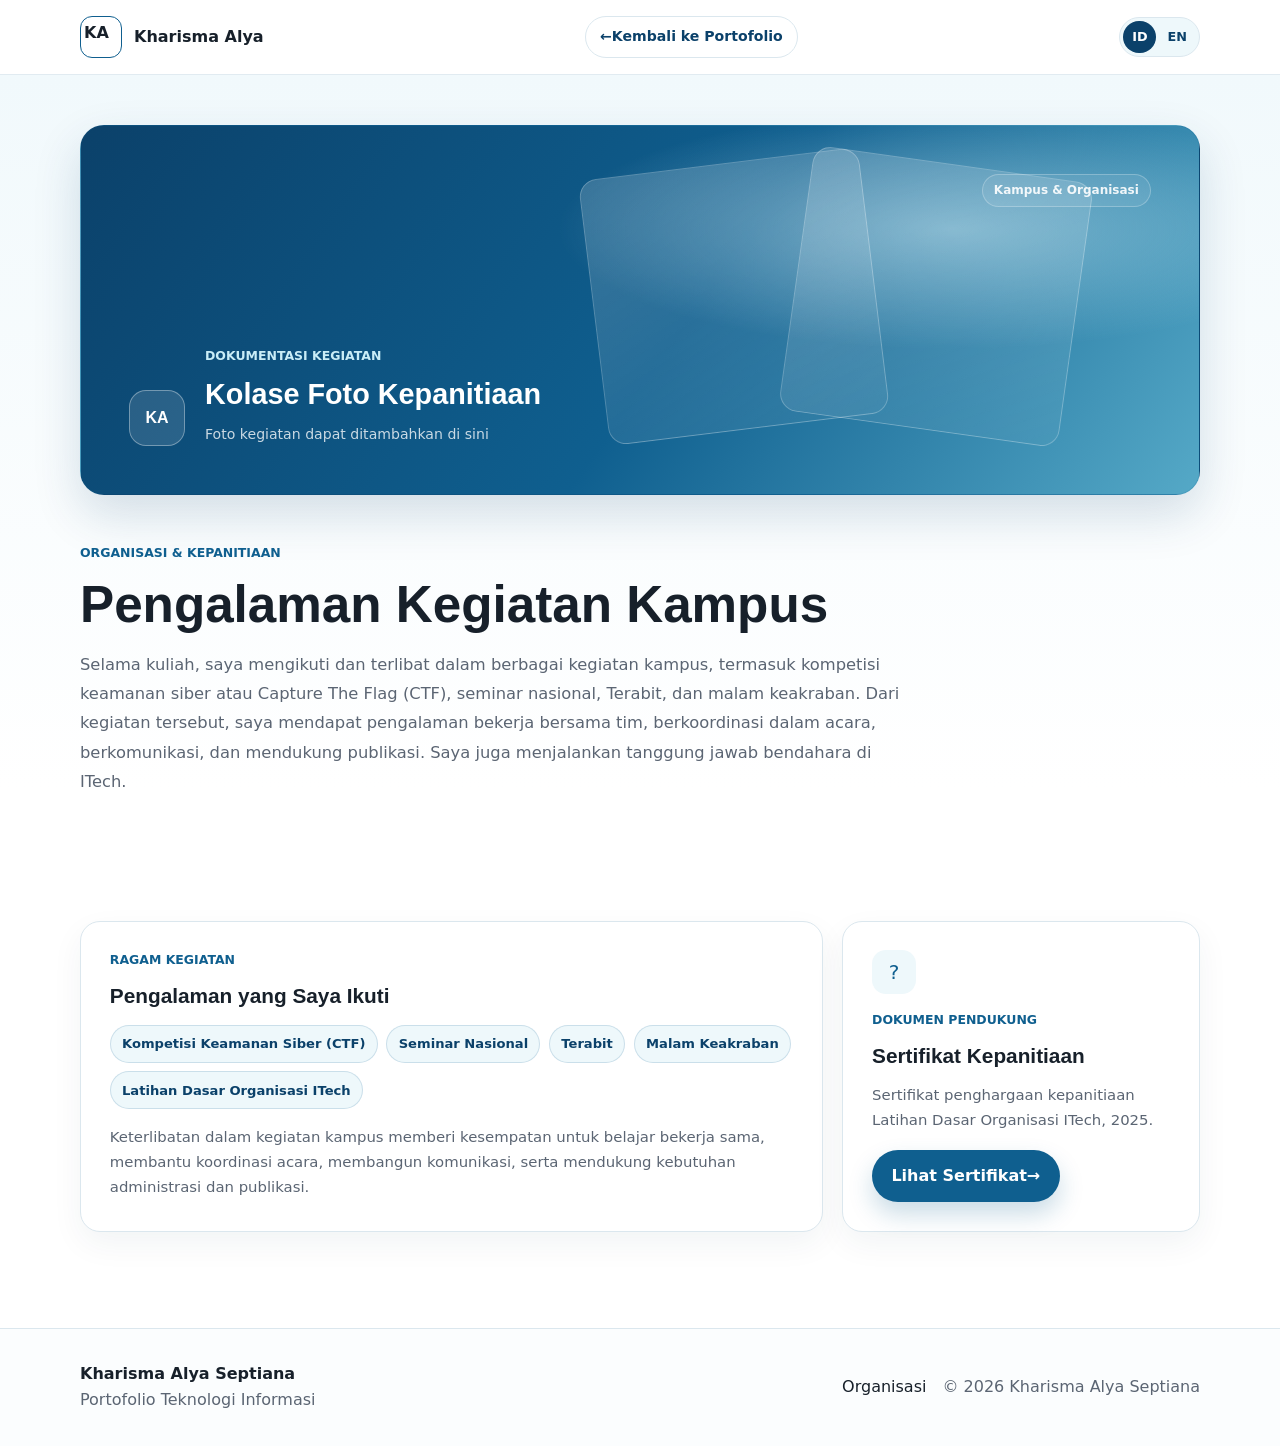
==== committee.html @ bba5f163 "Update portfolio training and CV notice" ====
<!doctype html>
<html lang="id">
  <head>
    <meta charset="utf-8" />
    <meta name="viewport" content="width=device-width, initial-scale=1" />
    <title>Kepanitiaan &amp; Organisasi | Kharisma Alya Septiana</title>
    <meta name="description" content="Pengalaman organisasi dan kepanitiaan kampus Kharisma Alya Septiana." />
    <meta property="og:title" content="Kepanitiaan &amp; Organisasi | Kharisma Alya Septiana" />
    <meta property="og:description" content="Pengalaman organisasi dan kepanitiaan kampus Kharisma Alya Septiana." />
    <meta property="og:type" content="website" />
    <link rel="preconnect" href="https://fonts.googleapis.com" />
    <link rel="preconnect" href="https://fonts.gstatic.com" crossorigin />
    <link rel="stylesheet" href="styles.css?v=committee-page-1" />
  </head>
  <body>
    <a class="skip-link" href="#main">Lewati ke konten</a>
    <header class="site-header">
      <nav class="nav wrap" aria-label="Primary navigation">
        <a class="brand" href="index.html#home" aria-label="Kharisma Alya Septiana home">
          <span class="brand-mark">KA</span>
          <span class="brand-name">Kharisma Alya</span>
        </a>
        <a class="btn btn-ghost other-back-link" href="index.html#organization"><span aria-hidden="true">&larr;</span> <span>Kembali ke Portofolio</span></a>
        <div class="language-switch" role="group" aria-label="Pilih bahasa" data-language-switch>
          <button type="button" data-language="id" aria-pressed="true" lang="id">ID</button>
          <button type="button" data-language="en" aria-pressed="false" lang="en">EN</button>
        </div>
      </nav>
    </header>
    <main id="main" class="committee-page">
      <section class="committee-page-hero section-band">
        <div class="wrap">
          <div class="committee-collage-placeholder reveal" role="img" aria-label="Area kolase foto kegiatan kepanitiaan">
            <div class="collage-placeholder-mark" aria-hidden="true">KA</div>
            <div><p class="eyebrow">Dokumentasi Kegiatan</p><p class="collage-placeholder-title">Kolase Foto Kepanitiaan</p><p class="collage-placeholder-note">Foto kegiatan dapat ditambahkan di sini</p></div>
            <span class="collage-placeholder-count">Kampus &amp; Organisasi</span>
          </div>
          <div class="committee-page-intro reveal">
            <p class="eyebrow">Organisasi &amp; Kepanitiaan</p>
            <h1>Pengalaman Kegiatan Kampus</h1>
            <p>Selama kuliah, saya mengikuti dan terlibat dalam berbagai kegiatan kampus, termasuk kompetisi keamanan siber atau Capture The Flag (CTF), seminar nasional, Terabit, dan malam keakraban. Dari kegiatan tersebut, saya mendapat pengalaman bekerja bersama tim, berkoordinasi dalam acara, berkomunikasi, dan mendukung publikasi. Saya juga menjalankan tanggung jawab bendahara di ITech.</p>
          </div>
        </div>
      </section>
      <section class="section committee-page-content">
        <div class="wrap committee-page-grid">
          <article class="committee-detail-card reveal">
            <p class="eyebrow">Ragam Kegiatan</p>
            <h2>Pengalaman yang Saya Ikuti</h2>
            <div class="committee-activity-tags"><span>Kompetisi Keamanan Siber (CTF)</span><span>Seminar Nasional</span><span>Terabit</span><span>Malam Keakraban</span><span>Latihan Dasar Organisasi ITech</span></div>
            <p>Keterlibatan dalam kegiatan kampus memberi kesempatan untuk belajar bekerja sama, membantu koordinasi acara, membangun komunikasi, serta mendukung kebutuhan administrasi dan publikasi.</p>
          </article>
          <aside class="committee-certificate-card reveal">
            <div class="committee-certificate-icon" aria-hidden="true">?</div>
            <p class="eyebrow">Dokumen Pendukung</p>
            <h2>Sertifikat Kepanitiaan</h2>
            <p>Sertifikat penghargaan kepanitiaan Latihan Dasar Organisasi ITech, 2025.</p>
            <a class="btn btn-primary" href="assets/LDO.png" target="_blank" rel="noopener noreferrer">Lihat Sertifikat <span aria-hidden="true">&rarr;</span></a>
          </aside>
        </div>
      </section>
    </main>
    <footer class="footer"><div class="wrap footer-grid"><div><strong>Kharisma Alya Septiana</strong><p>Information Technology Portfolio</p></div><a href="index.html#organization">Organization</a><p>&copy; <span id="year">2026</span> Kharisma Alya Septiana</p></div></footer>
    <script src="translations.js?v=committee-page-1"></script>
    <script src="script.js?v=committee-page-1"></script>
  </body>
</html>
---- styles.css ----
:root {
  --primary: #0f5f8f;
  --primary-dark: #0b416a;
  --light-blue: #c7eaf4;
  --very-light: #eef8fb;
  --ink: #17202a;
  --muted: #5b6573;
  --line: #dbe7ee;
  --white: #ffffff;
  --radius: 18px;
  --shadow: 0 18px 50px rgba(15, 95, 143, 0.12);
}

* {
  box-sizing: border-box;
}

html {
  scroll-behavior: smooth;
}

body {
  margin: 0;
  color: var(--ink);
  background: var(--white);
  font-family: Inter, system-ui, -apple-system, BlinkMacSystemFont, "Segoe UI", sans-serif;
  line-height: 1.65;
}

body.modal-open {
  overflow: hidden;
}

img {
  display: block;
  max-width: 100%;
}

a {
  color: inherit;
  text-decoration: none;
}

button,
a {
  -webkit-tap-highlight-color: transparent;
}

button {
  font: inherit;
}

.skip-link {
  position: fixed;
  left: 1rem;
  top: 1rem;
  z-index: 100;
  padding: 0.65rem 1rem;
  border-radius: 999px;
  color: var(--white);
  background: var(--primary-dark);
  transform: translateY(-140%);
}

.skip-link:focus {
  transform: translateY(0);
}

.wrap {
  width: min(1120px, calc(100% - 40px));
  margin: 0 auto;
}

.site-header {
  position: sticky;
  top: 0;
  z-index: 50;
  border-bottom: 1px solid rgba(219, 231, 238, 0.82);
  background: rgba(255, 255, 255, 0.9);
  backdrop-filter: blur(16px);
}

.nav {
  display: flex;
  min-height: 74px;
  align-items: center;
  justify-content: space-between;
  gap: 1.5rem;
}

.brand {
  display: inline-flex;
  flex-shrink: 0;
  align-items: center;
  gap: 0.75rem;
  font-weight: 800;
}

.brand-mark {
  display: block;
  width: 42px;
  height: 42px;
  padding: 3px;
  border: 1px solid var(--primary);
  border-radius: 12px;
  background: var(--white);
  object-fit: contain;
}

.brand-name {
  position: relative;
  white-space: nowrap;
}

.nav-menu {
  display: flex;
  align-items: center;
  gap: 1.25rem;
  color: var(--muted);
  font-size: 0.95rem;
  font-weight: 700;
}

.language-switch {
  display: inline-flex;
  flex-shrink: 0;
  gap: 0.15rem;
  padding: 0.2rem;
  border: 1px solid var(--line);
  border-radius: 999px;
  background: var(--very-light);
}

.language-switch button {
  padding: 0.35rem 0.55rem;
  border: 0;
  border-radius: 999px;
  color: var(--primary-dark);
  background: transparent;
  font-size: 0.8rem;
  font-weight: 800;
  cursor: pointer;
}

.language-switch button[aria-pressed="true"] {
  color: var(--white);
  background: var(--primary-dark);
}

.language-switch button:focus-visible {
  outline: 2px solid var(--primary);
  outline-offset: 2px;
}

@media (max-width: 1100px) {
  .nav {
    gap: 0.7rem;
  }

  .nav-menu {
    gap: 0.85rem;
  }
}

@media (max-width: 980px) {
  .language-switch {
    margin-left: auto;
  }

  .nav-toggle {
    order: 3;
    display: block;
  }

  .nav-menu {
    position: absolute;
    left: 14px;
    right: 14px;
    top: calc(100% + 8px);
    display: none;
    flex-direction: column;
    align-items: stretch;
    gap: 0;
    border: 1px solid var(--line);
    border-radius: 16px;
    padding: 0.6rem;
    background: var(--white);
    box-shadow: var(--shadow);
  }

  .nav-menu.is-open {
    display: flex;
  }
}

.nav-menu a {
  padding: 0.55rem 0;
}

.nav-menu a:hover,
.nav-menu a:focus-visible {
  color: var(--primary);
}

.nav-toggle {
  display: none;
  width: 44px;
  height: 44px;
  border: 1px solid var(--line);
  border-radius: 12px;
  background: var(--white);
  cursor: pointer;
}

.nav-toggle span {
  display: block;
  width: 19px;
  height: 2px;
  margin: 4px auto;
  border-radius: 99px;
  background: var(--ink);
}

.section,
.section-band {
  padding: 96px 0;
}

.section-soft {
  background: linear-gradient(180deg, var(--very-light), #ffffff 78%);
}

.hero {
  min-height: calc(100vh - 74px);
  display: grid;
  align-items: center;
  overflow: hidden;
  background: linear-gradient(180deg, #f7fcfe 0%, #ffffff 75%);
}

.hero-grid {
  display: grid;
  grid-template-columns: minmax(0, 1fr) minmax(320px, 430px);
  align-items: center;
  gap: 4rem;
}

.eyebrow {
  margin: 0 0 0.8rem;
  color: var(--primary);
  font-size: 0.78rem;
  font-weight: 800;
  letter-spacing: 0;
  text-transform: uppercase;
}

h1,
h2,
h3 {
  margin: 0;
  font-family: "Plus Jakarta Sans", Inter, sans-serif;
  line-height: 1.12;
  letter-spacing: 0;
}

h1 {
  max-width: 760px;
  font-size: 4.8rem;
}

h2 {
  font-size: 2.7rem;
}

h3 {
  font-size: 1.25rem;
}

p {
  margin: 0;
}

.hero-text {
  max-width: 620px;
  margin-top: 1.35rem;
  color: var(--muted);
  font-size: 1.13rem;
}

.hero-actions {
  display: flex;
  flex-wrap: wrap;
  gap: 0.85rem;
  margin-top: 2rem;
}

.btn {
  display: inline-flex;
  min-height: 48px;
  align-items: center;
  justify-content: center;
  border: 1px solid transparent;
  border-radius: 999px;
  padding: 0.75rem 1.15rem;
  font-weight: 800;
}

.btn-primary {
  color: var(--white);
  background: var(--primary);
  box-shadow: 0 12px 24px rgba(15, 95, 143, 0.22);
}

.btn-primary:hover,
.btn-primary:focus-visible {
  background: var(--primary-dark);
}

.btn-ghost {
  color: var(--primary-dark);
  border-color: var(--line);
  background: var(--white);
}

.hero-meta {
  display: grid;
  grid-template-columns: repeat(3, minmax(0, 1fr));
  gap: 0.8rem;
  max-width: 680px;
  margin: 2.2rem 0 0;
}

.hero-meta div {
  min-width: 0;
  padding: 1rem;
  border: 1px solid var(--line);
  border-radius: 16px;
  background: rgba(255, 255, 255, 0.78);
}

.hero-meta dt {
  color: var(--muted);
  font-size: 0.76rem;
  font-weight: 800;
  text-transform: uppercase;
}

.hero-meta dd {
  margin: 0.2rem 0 0;
  font-weight: 800;
}

.hero-meta .focus-list {
  display: grid;
  gap: 0.2rem;
}

.hero-visual {
  display: flex;
  justify-content: center;
}

.portrait-card {
  width: min(100%, 410px);
  border: 1px solid rgba(15, 95, 143, 0.16);
  border-radius: 28px;
  padding: 1rem;
  background: var(--white);
  box-shadow: var(--shadow);
}

.portrait-frame {
  overflow: hidden;
  aspect-ratio: 4 / 5;
  border-radius: 22px;
  background: #111;
}

.portrait-photo {
  width: 100%;
  height: 100%;
  object-fit: cover;
  object-position: 62% center;
}

.portrait-caption {
  display: flex;
  justify-content: space-between;
  gap: 1rem;
  padding: 1rem 0.2rem 0;
}

.portrait-caption span {
  color: var(--muted);
}

.two-column,
.achievement-grid,
.org-grid,
.contact-grid {
  display: grid;
  grid-template-columns: 0.42fr 0.58fr;
  gap: 3rem;
}

.section-heading {
  max-width: 420px;
}

.section-heading p:not(.eyebrow),
.section-title p {
  margin-top: 1rem;
  color: var(--muted);
}

.about-content {
  color: var(--muted);
  font-size: 1.02rem;
}

.about-content p + p {
  margin-top: 1rem;
}

.highlight-grid {
  display: grid;
  grid-template-columns: repeat(2, minmax(0, 1fr));
  gap: 0.9rem;
  margin-top: 1.5rem;
}

.highlight-grid article,
.small-card,
.experience-card,
.achievement-card,
.contact-card {
  border: 1px solid var(--line);
  border-radius: var(--radius);
  background: var(--white);
}

.highlight-grid article {
  padding: 1rem;
  border-color: rgba(15, 95, 143, 0.18);
  color: var(--primary-dark);
  background: rgba(238, 248, 251, 0.95);
  font-weight: 800;
}

.section-title {
  max-width: 700px;
  margin-bottom: 2.25rem;
}

.projects-heading-row {
  display: flex;
  align-items: flex-start;
  justify-content: space-between;
  gap: 2rem;
}

.projects-heading-row .section-title {
  margin-bottom: 1.5rem;
}

.projects-heading-row .section-title > p:last-child {
  max-width: 700px;
}

.projects-archive-link {
  min-height: 38px;
  flex: 0 0 auto;
  gap: 0.35rem;
  margin-top: 0.3rem;
  padding: 0.45rem 0.8rem;
  font-size: 0.8rem;
  white-space: nowrap;
}

@media (max-width: 760px) {
  .projects-heading-row {
    flex-direction: column;
    gap: 0;
  }

  .projects-heading-row .section-title {
    margin-bottom: 0.9rem;
  }

  .projects-archive-link {
    margin: 0 0 1.5rem;
  }
}

.section-title.compact {
  margin-top: 5rem;
}

.featured-grid {
  display: grid;
  grid-template-columns: repeat(2, minmax(0, 1fr));
  gap: 1rem;
  max-width: none;
  margin-inline: auto;
}

.project-card {
  overflow: hidden;
  border: 1px solid var(--line);
  border-radius: 20px;
  background: var(--white);
  box-shadow: 0 12px 36px rgba(23, 32, 42, 0.06);
  transition: transform 220ms ease, box-shadow 220ms ease;
}

.project-card:hover {
  transform: translateY(-4px);
  box-shadow: var(--shadow);
}

.project-card img {
  width: 100%;
  aspect-ratio: 16 / 9;
  object-fit: cover;
  background: var(--very-light);
}

.card-body {
  padding: 1rem;
}

.featured-grid .project-card {
  border-radius: 16px;
}

.featured-grid .project-card img {
  aspect-ratio: 2.2 / 1;
  object-fit: contain;
}

.featured-grid .card-body {
  padding: 0.85rem;
}

.featured-grid .card-body h3 {
  font-size: 1rem;
  line-height: 1.4;
}

.featured-grid .card-body > p:not(.project-subtitle) {
  margin-top: 0.5rem;
  font-size: 0.9rem;
  line-height: 1.55;
}

.featured-grid .tags {
  gap: 0.35rem;
  margin-top: 0.65rem;
}

.featured-grid .text-button {
  margin-top: 0.75rem;
}

.project-subtitle,
.muted {
  color: var(--muted);
}

.project-subtitle {
  margin-bottom: 0.35rem;
  font-size: 0.85rem;
  font-weight: 800;
}

.card-body > p:not(.project-subtitle) {
  margin-top: 0.75rem;
  color: var(--muted);
}

.tags,
.committee-list {
  display: flex;
  flex-wrap: wrap;
  gap: 0.5rem;
  margin-top: 1rem;
}

.tags span,
.committee-list span {
  border: 1px solid rgba(15, 95, 143, 0.18);
  border-radius: 999px;
  padding: 0.35rem 0.65rem;
  color: var(--primary-dark);
  background: rgba(238, 248, 251, 0.95);
  font-size: 0.78rem;
  font-weight: 800;
}

.text-button {
  margin-top: 1.1rem;
  border: 0;
  padding: 0;
  color: var(--primary);
  background: transparent;
  cursor: pointer;
  font-weight: 800;
}

.text-button:hover,
.text-button:focus-visible {
  color: var(--primary-dark);
  text-decoration: underline;
}

.small-project-grid {
  display: grid;
  grid-auto-columns: minmax(280px, calc((100% - 2rem) / 3));
  grid-auto-flow: column;
  gap: 1rem;
  overflow-x: auto;
  overscroll-behavior-inline: contain;
  scroll-snap-type: x mandatory;
  scrollbar-width: none;
  scroll-behavior: smooth;
  padding: 0.15rem 0 0.75rem;
}

.small-project-grid::-webkit-scrollbar {
  display: none;
}

.small-project-grid {
  cursor: grab;
  user-select: none;
  scroll-snap-type: x mandatory;
  scroll-behavior: smooth;
}

.small-project-grid.is-dragging {
  cursor: grabbing;
  scroll-behavior: auto;
  scroll-snap-type: none;
}

.small-project-grid.is-dragging * {
  pointer-events: none;
}

.small-card {
  min-width: 0;
  scroll-snap-align: start;
}

.project-carousel {
  position: relative;
}

.project-carousel-controls {
  display: flex;
  justify-content: flex-end;
  gap: 0.6rem;
  margin: -0.7rem 0 0.8rem;
}

.carousel-button {
  display: grid;
  width: 42px;
  height: 42px;
  place-items: center;
  border: 1px solid var(--line);
  border-radius: 50%;
  color: var(--primary-dark);
  background: var(--white);
  box-shadow: 0 5px 16px rgba(15, 23, 42, 0.08);
  cursor: pointer;
  font-size: 1.6rem;
  line-height: 1;
  transition: background 160ms ease, color 160ms ease, opacity 160ms ease;
}

.carousel-button:hover:not(:disabled) {
  color: var(--white);
  background: var(--primary);
}

.carousel-button:disabled {
  cursor: default;
  opacity: 0.38;
}

.carousel-button:focus-visible,
.small-project-grid:focus-visible {
  outline: 3px solid var(--primary);
  outline-offset: 3px;
}

.small-card {
  padding: 1.1rem;
}

.small-card p {
  margin-top: 0.65rem;
  color: var(--muted);
  font-size: 0.94rem;
}

.experience-list {
  display: grid;
  gap: 1rem;
}

.experience-card {
  display: grid;
  gap: 1rem;
  padding: 1.35rem;
}

.experience-card > p {
  color: var(--muted);
}

.achievement-card {
  display: grid;
  grid-template-columns: 130px 1fr;
  gap: 1.2rem;
  align-items: center;
  padding: 1.35rem;
}

.achievement-card h3 a {
  transition: color 180ms ease;
}

.achievement-card h3 a:hover,
.achievement-card h3 a:focus-visible {
  color: var(--primary);
}

.achievement-card p {
  margin-top: 0.65rem;
  color: var(--muted);
}

.certificate-thumb {
  display: grid;
  min-height: 150px;
  place-items: center;
  border-radius: 14px;
  color: var(--white);
  background:
    linear-gradient(160deg, var(--primary-dark), var(--primary)),
    var(--primary);
  font-weight: 800;
}

.certificate-modal img {
  max-height: 65vh;
  object-fit: contain;
}

.timeline {
  position: relative;
  display: grid;
  gap: 0;
  padding-left: 1.2rem;
}

.timeline::before {
  position: absolute;
  left: 0.35rem;
  top: 0.25rem;
  width: 2px;
  height: calc(100% - 0.5rem);
  background: var(--line);
  content: "";
}

.timeline-item {
  position: relative;
  padding: 0 0 2rem 1.2rem;
}

.timeline-item:last-child {
  padding-bottom: 0;
}

.timeline-dot {
  position: absolute;
  left: -1.18rem;
  top: 0.2rem;
  width: 14px;
  height: 14px;
  border: 3px solid var(--white);
  border-radius: 50%;
  background: var(--primary);
  box-shadow: 0 0 0 2px var(--primary);
}

.timeline-item p,
.timeline-item span {
  color: var(--muted);
}

.org-content {
  display: grid;
  gap: 1rem;
}

.contact-section {
  background:
    linear-gradient(120deg, rgba(238, 248, 251, 0.95), rgba(255, 255, 255, 0.95)),
    var(--white);
}

.contact-card {
  display: grid;
  gap: 0.9rem;
  padding: 1.5rem;
  box-shadow: var(--shadow);
}

.contact-card a:not(.btn) {
  color: var(--primary-dark);
  font-weight: 800;
}

.contact-card p {
  color: var(--muted);
}

.footer {
  border-top: 1px solid var(--line);
  padding: 2rem 0;
  color: var(--muted);
  background: #fbfdfe;
}

.footer-grid {
  display: grid;
  grid-template-columns: 1fr auto auto;
  align-items: center;
  gap: 1rem;
}

.footer strong,
.footer a {
  color: var(--ink);
}

.modal[hidden] {
  display: none;
}

.modal {
  position: fixed;
  inset: 0;
  z-index: 100;
  display: grid;
  place-items: center;
  padding: 1rem;
}

.modal-backdrop {
  position: absolute;
  inset: 0;
  background: rgba(11, 26, 39, 0.62);
}

.modal-panel {
  position: relative;
  width: min(900px, 100%);
  max-height: min(86vh, 850px);
  overflow: auto;
  border-radius: 22px;
  background: var(--white);
  box-shadow: 0 28px 80px rgba(0, 0, 0, 0.28);
}

.modal-close {
  position: sticky;
  top: 0.85rem;
  left: calc(100% - 3.25rem);
  display: grid;
  width: 38px;
  height: 38px;
  place-items: center;
  border: 1px solid var(--line);
  border-radius: 999px;
  color: var(--ink);
  background: var(--white);
  cursor: pointer;
  z-index: 2;
}

.modal-content {
  padding: 0 1.5rem 1.5rem;
}

.modal-content img {
  width: 100%;
  margin-bottom: 1.25rem;
  border-radius: 16px;
  background: var(--very-light);
}

.modal-content h2 {
  margin-bottom: 0.65rem;
}

.modal-content h3 {
  margin-top: 1.4rem;
  font-size: 1rem;
}

.modal-content p {
  margin-top: 0.45rem;
  color: var(--muted);
}

.detail-grid {
  display: grid;
  grid-template-columns: repeat(2, minmax(0, 1fr));
  gap: 1rem;
}

.reveal {
  transform: translateY(18px);
  opacity: 0;
  transition: transform 500ms ease, opacity 500ms ease;
}

.reveal.is-visible {
  transform: translateY(0);
  opacity: 1;
}

@media (prefers-reduced-motion: reduce) {
  html {
    scroll-behavior: auto;
  }

  .reveal {
    transform: none;
    opacity: 1;
    transition: none;
  }

  .project-card {
    transition: none;
  }
}

@media (max-width: 980px) {
  .hero-grid,
  .two-column,
  .achievement-grid,
  .org-grid,
  .contact-grid {
    grid-template-columns: 1fr;
    gap: 2rem;
  }

  .hero-visual {
    order: -1;
  }

  .portrait-card {
    max-width: 360px;
  }

  .footer-grid {
    grid-template-columns: 1fr;
  }
}

@media (max-width: 760px) {
  .wrap {
    width: min(100% - 28px, 1120px);
  }

  .nav-toggle {
    display: block;
  }

  .nav-menu {
    position: absolute;
    left: 14px;
    right: 14px;
    top: calc(100% + 8px);
    display: none;
    flex-direction: column;
    align-items: stretch;
    gap: 0;
    border: 1px solid var(--line);
    border-radius: 16px;
    padding: 0.6rem;
    background: var(--white);
    box-shadow: var(--shadow);
  }

  .nav-menu.is-open {
    display: flex;
  }

  .nav-menu a {
    padding: 0.8rem 0.85rem;
    border-radius: 10px;
  }

  .nav-menu a:hover,
  .nav-menu a:focus-visible {
    background: var(--very-light);
  }

  .section,
  .section-band {
    padding: 72px 0;
  }

  h1 {
    font-size: 3.1rem;
  }

  h2 {
    font-size: 2.15rem;
  }

  .hero {
    min-height: auto;
    padding-top: 36px;
  }

  .hero-meta,
  .featured-grid,
  .highlight-grid,
  .achievement-card,
  .detail-grid {
    grid-template-columns: 1fr;
  }

  .hero-actions .btn {
    flex: 1 1 180px;
  }

  .achievement-card {
    align-items: stretch;
  }
}

.internship-card {
  position: relative;
  overflow: hidden;
  gap: 1.15rem;
  padding: clamp(1.25rem, 3vw, 2rem);
  border-color: rgba(0, 132, 199, 0.24);
  background:
    radial-gradient(ellipse at top right, rgba(0, 132, 199, 0.09), transparent 42%),
    var(--white);
  box-shadow: 0 16px 40px rgba(20, 55, 80, 0.08);
}

.experience-list > .experience-card:not(.internship-card) {
  position: relative;
  overflow: hidden;
  gap: 1rem;
  padding: clamp(1.2rem, 2.6vw, 1.65rem);
  border-color: rgba(0, 132, 199, 0.2);
  background:
    radial-gradient(ellipse at top right, rgba(0, 132, 199, 0.065), transparent 40%),
    var(--white);
  box-shadow: 0 12px 30px rgba(20, 55, 80, 0.055);
  transition: transform 180ms ease, box-shadow 180ms ease, border-color 180ms ease;
}

.experience-list > .experience-card:not(.internship-card)::before {
  position: absolute;
  inset: 0 auto 0 0;
  width: 4px;
  background: linear-gradient(180deg, var(--primary), #63c5e8);
  content: "";
}

.experience-list > .experience-card:not(.internship-card):hover {
  transform: translateY(-2px);
  border-color: rgba(0, 132, 199, 0.4);
  box-shadow: 0 16px 34px rgba(20, 55, 80, 0.09);
}

.experience-list > .experience-card:not(.internship-card) > div:first-child {
  padding-bottom: 0.85rem;
  border-bottom: 1px solid var(--line);
}

.org-section {
  padding-block: 64px 52px;
}

.skills-section {
  padding-top: 64px;
}

.org-grid {
  grid-template-columns: 1fr;
  gap: 1.5rem;
}

.org-grid > .section-heading {
  max-width: none;
}

.org-content {
  grid-template-columns: minmax(0, 1.15fr) minmax(280px, 0.85fr);
  align-items: stretch;
  gap: 1rem;
}

.org-leadership-card {
  position: relative;
  overflow: hidden;
  align-content: start;
  gap: 0.75rem;
  padding: clamp(1.25rem, 2.8vw, 1.8rem);
  border-color: rgba(0, 132, 199, 0.22);
  background:
    radial-gradient(ellipse at top right, rgba(0, 132, 199, 0.08), transparent 42%),
    var(--white);
  box-shadow: 0 14px 34px rgba(20, 55, 80, 0.065);
}

.org-leadership-card::before {
  position: absolute;
  inset: 0 auto 0 0;
  width: 5px;
  background: linear-gradient(180deg, var(--primary), #63c5e8);
  content: "";
}

.org-leadership-card > .eyebrow {
  display: flex;
  align-items: center;
  gap: 0.55rem;
}

.org-leadership-card > .eyebrow::before {
  width: 8px;
  height: 8px;
  border-radius: 50%;
  background: var(--primary);
  box-shadow: 0 0 0 4px rgba(0, 132, 199, 0.1);
  content: "";
}

.committee-summary {
  display: flex;
  flex-direction: column;
  align-items: flex-start;
  gap: 0.65rem;
  padding: 1.25rem 1.35rem;
  border: 1px solid var(--line);
  border-radius: 18px;
  background: var(--white);
  box-shadow: 0 10px 28px rgba(20, 55, 80, 0.045);
}

.committee-summary .eyebrow {
  margin-bottom: 0.35rem;
}

.committee-summary h3 {
  font-size: 1.08rem;
}

.committee-summary > p:not(.eyebrow) {
  margin: 0;
  color: var(--muted);
  font-size: 0.9rem;
  line-height: 1.6;
}

.committee-more-link {
  min-height: 36px;
  gap: 0.35rem;
  margin-top: 0.15rem;
  padding: 0.4rem 0.75rem;
  font-size: 0.78rem;
}

.committee-page-hero {
  padding: 50px 0 70px;
  background: linear-gradient(180deg, #f1f9fc 0%, #ffffff 90%);
}

.committee-collage-placeholder {
  position: relative;
  display: flex;
  min-height: clamp(230px, 30vw, 370px);
  align-items: flex-end;
  gap: 1.25rem;
  overflow: hidden;
  padding: clamp(1.4rem, 4vw, 3rem);
  border: 1px solid rgba(15, 95, 143, 0.16);
  border-radius: 24px;
  color: var(--white);
  background:
    radial-gradient(ellipse at 78% 28%, rgba(199, 234, 244, 0.5), transparent 32%),
    linear-gradient(125deg, #0b416a 0%, #0f5f8f 54%, #55a9c7 100%);
  box-shadow: 0 20px 48px rgba(11, 65, 106, 0.16);
}

.committee-collage-placeholder::before,
.committee-collage-placeholder::after {
  position: absolute;
  top: 10%;
  right: 11%;
  width: 25%;
  height: 72%;
  border: 1px solid rgba(255, 255, 255, 0.23);
  border-radius: 18px;
  background: linear-gradient(155deg, rgba(255, 255, 255, 0.18), rgba(255, 255, 255, 0.035));
  content: "";
  transform: rotate(8deg);
}

.committee-collage-placeholder::after {
  right: 29%;
  transform: rotate(-7deg);
}

.collage-placeholder-mark,
.committee-collage-placeholder > div:not(.collage-placeholder-mark),
.collage-placeholder-count {
  position: relative;
  z-index: 1;
}

.collage-placeholder-mark {
  display: grid;
  width: 56px;
  height: 56px;
  flex: 0 0 56px;
  place-items: center;
  border: 1px solid rgba(255, 255, 255, 0.35);
  border-radius: 17px;
  background: rgba(255, 255, 255, 0.12);
  font-family: "Plus Jakarta Sans", sans-serif;
  font-weight: 800;
}

.committee-collage-placeholder .eyebrow {
  margin-bottom: 0.3rem;
  color: #c9edf7;
}

.collage-placeholder-title,
.collage-placeholder-note {
  margin: 0;
}

.collage-placeholder-title {
  font-family: "Plus Jakarta Sans", sans-serif;
  font-size: clamp(1.2rem, 2.7vw, 1.8rem);
  font-weight: 800;
}

.collage-placeholder-note {
  margin-top: 0.25rem;
  color: rgba(255, 255, 255, 0.78);
  font-size: 0.88rem;
}

.collage-placeholder-count {
  margin-left: auto;
  align-self: flex-start;
  border: 1px solid rgba(255, 255, 255, 0.25);
  border-radius: 999px;
  padding: 0.35rem 0.7rem;
  color: rgba(255, 255, 255, 0.9);
  background: rgba(255, 255, 255, 0.08);
  font-size: 0.75rem;
  font-weight: 700;
}

.committee-page-intro {
  max-width: 840px;
  margin-top: 3rem;
}

.committee-page-intro h1 {
  font-size: clamp(2rem, 4.5vw, 3.2rem);
}

.committee-page-intro > p:last-child {
  margin: 1rem 0 0;
  color: var(--muted);
  font-size: 1.02rem;
  line-height: 1.8;
}

.committee-page-content {
  padding-top: 54px;
}

.committee-page-grid {
  display: grid;
  grid-template-columns: minmax(0, 1.35fr) minmax(270px, 0.65fr);
  gap: 1.2rem;
  align-items: stretch;
}

.committee-detail-card,
.committee-certificate-card {
  padding: clamp(1.25rem, 2.6vw, 1.8rem);
  border: 1px solid var(--line);
  border-radius: 20px;
  background: var(--white);
  box-shadow: 0 12px 32px rgba(20, 55, 80, 0.055);
}

.committee-detail-card h2,
.committee-certificate-card h2 {
  font-size: 1.3rem;
}

.committee-activity-tags {
  display: flex;
  flex-wrap: wrap;
  gap: 0.55rem;
  margin-top: 1.1rem;
}

.committee-activity-tags span {
  padding: 0.45rem 0.7rem;
  border: 1px solid rgba(15, 95, 143, 0.16);
  border-radius: 999px;
  color: var(--primary-dark);
  background: var(--very-light);
  font-size: 0.82rem;
  font-weight: 700;
}

.committee-detail-card > p:last-child,
.committee-certificate-card > p:not(.eyebrow) {
  margin: 1rem 0 0;
  color: var(--muted);
  font-size: 0.93rem;
}

.committee-certificate-icon {
  display: grid;
  width: 44px;
  height: 44px;
  margin-bottom: 1rem;
  place-items: center;
  border-radius: 14px;
  color: var(--primary);
  background: var(--very-light);
  font-size: 1.25rem;
}

.committee-certificate-card .btn {
  margin-top: 1.1rem;
}

@media (max-width: 760px) {
  .committee-page-grid {
    grid-template-columns: 1fr;
  }
}

@media (max-width: 560px) {
  .committee-page-hero {
    padding: 32px 0 48px;
  }

  .committee-collage-placeholder {
    min-height: 220px;
    align-items: flex-end;
    gap: 0.8rem;
    padding: 1.1rem;
  }

  .collage-placeholder-mark {
    width: 42px;
    height: 42px;
    flex-basis: 42px;
    border-radius: 13px;
    font-size: 0.85rem;
  }

  .collage-placeholder-count {
    position: absolute;
    top: 0.9rem;
    right: 0.9rem;
  }

  .committee-page-intro {
    margin-top: 2rem;
  }
}

.org-meta {
  display: flex;
  align-items: center;
  justify-content: space-between;
  flex-wrap: wrap;
  gap: 0.7rem;
  padding-bottom: 0.85rem;
  border-bottom: 1px solid var(--line);
  color: var(--muted);
}

.org-description {
  max-width: 68ch;
  color: var(--muted);
  line-height: 1.65;
}

.org-certificates {
  min-width: 0;
  padding: 1rem;
  border: 1px solid var(--line);
  border-radius: 16px;
  background: var(--white);
  box-shadow: 0 10px 28px rgba(20, 55, 80, 0.05);
}

.org-certificates-heading {
  display: flex;
  align-items: center;
  justify-content: space-between;
  gap: 0.75rem;
  margin-bottom: 0.75rem;
}

.org-certificates-heading .eyebrow {
  margin-bottom: 0.25rem;
}

.org-certificates-heading h3 {
  color: var(--ink);
  font-size: 1.05rem;
}

.org-certificate-link {
  display: block;
  overflow: hidden;
  border: 1px solid var(--line);
  border-radius: 12px;
  color: var(--primary-dark);
  background: var(--very-light);
  font-weight: 800;
  text-align: center;
  text-decoration: none;
}

.org-certificate-link img {
  display: block;
  width: 100%;
  max-height: 210px;
  object-fit: contain;
  background: #f4eee4;
}

.org-certificate-link span {
  display: block;
  padding: 0.65rem;
}

.org-certificates > p {
  margin-top: 0.65rem;
  color: var(--muted);
  font-size: 0.85rem;
}

.committee-news {
  grid-column: 1 / -1;
  min-width: 0;
  overflow: hidden;
}

.committee-news > h3 {
  font-size: 1.15rem;
}

.committee-news > p {
  margin: 0.25rem 0 1rem;
  color: var(--muted);
  font-size: 0.92rem;
}

.committee-marquee {
  overflow: hidden;
  padding: 0.2rem 0 0.75rem;
  mask-image: linear-gradient(to right, transparent, #000 3%, #000 97%, transparent);
}

.committee-track {
  display: flex;
  width: max-content;
  gap: 0;
  animation: committee-scroll 44s linear infinite;
}

.committee-marquee:hover .committee-track,
.committee-marquee:focus-within .committee-track {
  animation-play-state: paused;
}

.committee-story {
  flex: 0 0 260px;
  margin-right: 1rem;
  overflow: hidden;
  border: 1px solid var(--line);
  border-radius: 18px;
  background: var(--white);
  box-shadow: 0 8px 24px rgba(23, 32, 42, 0.05);
}

.committee-photo {
  position: relative;
  display: grid;
  height: 148px;
  place-items: center;
  color: var(--primary-dark);
  background: linear-gradient(135deg, #e8f5fa, #f7f2e9 55%, #e3edf1);
}

.committee-photo::before,
.committee-photo::after {
  position: absolute;
  width: 110px;
  height: 110px;
  border: 1px solid rgba(15, 95, 143, 0.12);
  border-radius: 50%;
  content: "";
}

.committee-photo::after {
  width: 74px;
  height: 74px;
}

.committee-photo > span {
  z-index: 1;
  border-radius: 999px;
  padding: 0.4rem 0.7rem;
  background: rgba(255, 255, 255, 0.84);
  font-size: 0.75rem;
  font-weight: 700;
}

.committee-photo > b {
  position: absolute;
  top: 0.75rem;
  right: 0.8rem;
  color: rgba(15, 95, 143, 0.42);
  font-family: var(--display-font, inherit);
  font-size: 1.1rem;
}

.committee-story-copy {
  padding: 0.9rem 1rem 1.05rem;
}

.committee-story-copy > span {
  color: var(--primary);
  font-size: 0.68rem;
  font-weight: 800;
  letter-spacing: 0.08em;
  text-transform: uppercase;
}

.committee-story-copy h4 {
  margin-top: 0.3rem;
  font-size: 0.98rem;
  line-height: 1.35;
}

.committee-story-copy p {
  margin-top: 0.35rem;
  color: var(--muted);
  font-size: 0.84rem;
}

@keyframes committee-scroll {
  to { transform: translateX(-50%); }
}

@media (prefers-reduced-motion: reduce) {
  .committee-marquee {
    overflow-x: auto;
    mask-image: none;
  }

  .committee-track {
    animation: none;
  }
}

@media (max-width: 980px) {
  .org-content {
    grid-template-columns: 1fr;
  }
}

.credentials-content {
  display: grid;
  gap: 1.25rem;
}

.credentials-content > h3,
.training-section > h3 {
  margin: 0 0 0.65rem;
  color: var(--ink);
  font-size: 1.15rem;
}

.skill-group > h3 {
  margin: 0;
  color: var(--ink);
  font-size: 1.08rem;
}

.skill-group > .tags {
  margin-top: 0.6rem;
}

.skills-section .two-column {
  grid-template-columns: 1fr;
  gap: 1.5rem;
}

.skills-section .section-heading {
  max-width: none;
}

.skills-section .section-heading h2 {
  max-width: 18ch;
}

.skills-section .credentials-content {
  grid-template-columns: repeat(2, minmax(0, 1fr));
  align-items: start;
  column-gap: 1.25rem;
  row-gap: 1rem;
}

.skills-section .skill-group {
  min-width: 0;
  padding: 1.1rem 1.2rem;
  border: 1px solid var(--line);
  border-radius: 16px;
  background: linear-gradient(145deg, rgba(232, 247, 253, 0.55), var(--white) 70%);
}

.skills-section .training-section,
.skills-section .certificate-section {
  grid-column: 1 / -1;
  padding: 1.2rem;
  border: 1px solid var(--line);
  border-radius: 16px;
  background: var(--white);
}

.skills-section .training-section {
  border-top: 1px solid var(--line);
}

.skills-section .training-grid {
  grid-template-columns: repeat(4, minmax(0, 1fr));
}

.skills-section .training-card {
  min-height: 92px;
}

.skills-section .certificate-section {
  border-top: 1px solid var(--line);
  background: linear-gradient(145deg, rgba(232, 247, 253, 0.42), var(--white) 65%);
}

.skills-section .certificate-card {
  grid-template-columns: 180px minmax(0, 1fr);
  max-width: none;
}

.skills-section .training-section .certificate-card {
  grid-template-columns: 180px minmax(0, 1fr);
  max-width: none;
}

.skills-section .training-section .training-feature-art img {
  height: 210px;
  object-fit: cover;
  object-position: center 62%;
}

.projects-section .project-carousel,
.committee-news .committee-marquee {
  display: none;
}

.committee-detail-link {
  min-height: 36px;
  padding: 0.4rem 0.75rem;
  font-size: 0.78rem;
}

@media (max-width: 980px) {
  .skills-section .training-grid {
    grid-template-columns: repeat(2, minmax(0, 1fr));
  }
}

@media (max-width: 760px) {
  .org-content {
    grid-template-columns: 1fr;
  }

  .skills-section .credentials-content {
    grid-template-columns: 1fr;
  }

  .skills-section .skill-group,
  .skills-section .training-section,
  .skills-section .certificate-section {
    grid-column: 1;
  }
}

@media (max-width: 560px) {
  .skills-section .training-grid {
    grid-template-columns: 1fr;
  }

  .skills-section .certificate-card {
    grid-template-columns: 1fr;
  }

  .skills-section .training-section .certificate-card {
    grid-template-columns: 1fr;
  }
}

.projects-section {
  padding-bottom: 32px;
}

.other-back-link {
  min-height: 42px;
  padding: 0.55rem 0.9rem;
  font-size: 0.88rem;
}

.other-projects-hero {
  padding: 76px 0 68px;
  background:
    radial-gradient(circle at 83% 18%, rgba(199, 234, 244, 0.72), transparent 27%),
    linear-gradient(180deg, #f2fafc 0%, #ffffff 100%);
}

.other-projects-hero-inner {
  max-width: 760px;
}

.other-projects-hero .eyebrow {
  display: flex;
  align-items: center;
  gap: 0.7rem;
}

.other-projects-hero .eyebrow span {
  border: 1px solid rgba(15, 95, 143, 0.15);
  border-radius: 999px;
  padding: 0.2rem 0.6rem;
  background: rgba(255, 255, 255, 0.82);
  font-size: 0.68rem;
  letter-spacing: 0.03em;
}

.other-projects-hero h1 {
  font-size: clamp(2.2rem, 5vw, 3.6rem);
}

.other-projects-hero-inner > p:not(.eyebrow) {
  max-width: 640px;
  margin: 1rem 0 0;
  color: var(--muted);
  font-size: 1.08rem;
}

.other-projects-hero .text-button {
  display: inline-block;
  margin-top: 1.35rem;
}

.other-project-list {
  padding-top: 58px;
}

.other-project-grid {
  display: grid;
  grid-template-columns: repeat(2, minmax(0, 1fr));
  gap: 1rem;
}

.other-project-card {
  position: relative;
  display: flex;
  min-height: 230px;
  gap: 1.1rem;
  overflow: hidden;
  padding: 1.4rem;
  border: 1px solid var(--line);
  border-radius: 18px;
  background: var(--white);
  box-shadow: 0 10px 28px rgba(15, 23, 42, 0.045);
  transition: transform 180ms ease, box-shadow 180ms ease, border-color 180ms ease;
}

.other-project-card:hover {
  transform: translateY(-4px);
  border-color: rgba(15, 95, 143, 0.3);
  box-shadow: 0 18px 36px rgba(15, 95, 143, 0.11);
}

.other-project-number {
  display: grid;
  flex: 0 0 42px;
  width: 42px;
  height: 42px;
  place-items: center;
  border: 1px solid rgba(15, 95, 143, 0.12);
  border-radius: 14px;
  color: var(--primary);
  background: var(--very-light);
  font-size: 0.78rem;
  font-weight: 800;
}

.other-project-content .eyebrow {
  margin: 0 0 0.55rem;
  font-size: 0.68rem;
}

.other-project-content h2 {
  font-size: 1.12rem;
  line-height: 1.35;
}

.other-project-content > p:not(.eyebrow) {
  margin: 0.65rem 0 0;
  color: var(--muted);
  font-size: 0.92rem;
  line-height: 1.6;
}

.other-project-content .tags {
  margin-top: 0.85rem;
}

.experience-section {
  padding-top: 32px;
}

.credentials-content > .tags {
  margin-top: -0.55rem;
}

@media (max-width: 760px) {
  .other-project-grid {
    grid-template-columns: 1fr;
  }
}

@media (max-width: 560px) {
  .other-projects-hero {
    padding: 56px 0 48px;
  }

  .other-project-card {
    min-height: 0;
    gap: 0.85rem;
    padding: 1.1rem;
  }

  .other-back-link {
    min-height: 38px;
    padding: 0.45rem 0.65rem;
    font-size: 0.75rem;
  }
}

.training-section,
.certificate-section {
  padding-top: 1.15rem;
  border-top: 1px solid var(--line);
}

.training-summary-heading {
  display: flex;
  align-items: flex-start;
  justify-content: space-between;
  gap: 0.8rem;
}

.training-summary-heading .eyebrow {
  margin: 0 0 0.25rem;
}

.training-summary-heading h3 {
  margin: 0;
  color: var(--ink);
  font-size: 1.08rem;
}

.training-count-badge {
  flex: 0 0 auto;
  margin-top: 0.05rem;
  border: 1px solid rgba(15, 95, 143, 0.17);
  border-radius: 999px;
  padding: 0.12rem 0.5rem;
  color: var(--primary-dark);
  background: var(--very-light);
  font-size: 0.68rem;
  font-weight: 800;
}

.training-summary > div h3 {
  margin: 0;
  color: var(--ink);
  font-size: 1.08rem;
}

.training-summary > p {
  max-width: 760px;
  margin: 0.7rem 0 0;
  color: var(--muted);
  font-size: 0.92rem;
}

.training-more-link {
  min-height: 36px;
  gap: 0.35rem;
  margin-top: 0.8rem;
  padding: 0.4rem 0.75rem;
  font-size: 0.78rem;
}

.training-page-hero {
  padding: 72px 0 66px;
  background: linear-gradient(180deg, #f1f9fc 0%, #ffffff 100%);
}

.training-page-intro {
  max-width: 820px;
}

.training-page-intro h1 {
  font-size: clamp(2rem, 4.5vw, 3.2rem);
}

.training-page-intro > p:not(.eyebrow) {
  margin: 1rem 0 0;
  color: var(--muted);
  font-size: 1.02rem;
  line-height: 1.75;
}

.training-page-intro .text-button {
  display: inline-block;
  margin-top: 1.1rem;
}

.training-archive-section {
  padding-top: 54px;
}

.training-archive-heading {
  display: flex;
  align-items: flex-end;
  justify-content: space-between;
  gap: 1rem;
  margin-bottom: 1.25rem;
}

.training-archive-heading .eyebrow {
  margin-bottom: 0.35rem;
}

.training-archive-heading h2 {
  font-size: clamp(1.5rem, 3vw, 2rem);
}

.training-archive-grid {
  display: grid;
  grid-template-columns: repeat(3, minmax(0, 1fr));
  gap: 1rem;
}

.training-archive-card {
  overflow: hidden;
  border: 1px solid var(--line);
  border-radius: 17px;
  background: var(--white);
  box-shadow: 0 10px 28px rgba(20, 55, 80, 0.045);
  transition: transform 180ms ease, box-shadow 180ms ease;
}

.training-archive-card:hover {
  transform: translateY(-3px);
  box-shadow: 0 16px 34px rgba(15, 95, 143, 0.1);
}

.training-archive-image {
  display: grid;
  height: 205px;
  place-items: center;
  overflow: hidden;
  background: #f2f7f9;
}

.training-archive-image img {
  width: 100%;
  height: 100%;
  object-fit: contain;
}

.training-archive-copy {
  padding: 1rem 1.1rem 1.1rem;
}

.training-archive-copy h3 {
  font-size: 1rem;
  line-height: 1.4;
}

.training-archive-copy p {
  margin: 0.4rem 0 0;
  color: var(--muted);
  font-size: 0.88rem;
}

.training-archive-copy .text-button {
  display: inline-block;
  margin-top: 0.7rem;
  font-size: 0.82rem;
}

@media (max-width: 900px) {
  .training-archive-grid {
    grid-template-columns: repeat(2, minmax(0, 1fr));
  }
}

@media (max-width: 560px) {
  .training-page-hero {
    padding: 54px 0 48px;
  }

  .training-archive-grid {
    grid-template-columns: 1fr;
  }

  .training-archive-heading {
    align-items: flex-start;
  }

  .training-archive-image {
    height: 220px;
  }
}

.training-grid {
  display: grid;
  grid-template-columns: repeat(2, minmax(0, 1fr));
  gap: 0.65rem;
}

.training-card {
  overflow: hidden;
  border: 1px solid var(--line);
  border-radius: 13px;
  background: var(--white);
  transition: transform 160ms ease, border-color 160ms ease, box-shadow 160ms ease;
}

.training-card img {
  display: block;
  width: 100%;
  aspect-ratio: 1.6;
  object-fit: contain;
  background: #f3f7f9;
}

.training-card > div {
  padding: 0.8rem;
}

.training-card:hover {
  transform: translateY(-2px);
  border-color: rgba(0, 132, 199, 0.4);
  box-shadow: 0 8px 20px rgba(20, 55, 80, 0.065);
}

.training-card h4,
.certificate-info h4 {
  color: var(--ink);
  font-size: 0.92rem;
  line-height: 1.4;
}

.training-card p {
  margin-top: 0.25rem;
  color: var(--muted);
  font-size: 0.82rem;
}

.credentials-section-heading {
  display: flex;
  align-items: center;
  justify-content: space-between;
  gap: 1rem;
  margin-bottom: 0.75rem;
}

.credentials-section-heading .eyebrow {
  margin-bottom: 0.2rem;
}

.credentials-section-heading h3 {
  color: var(--ink);
  font-size: 1.15rem;
}

.credential-count {
  padding: 0.35rem 0.65rem;
  border: 1px solid rgba(0, 132, 199, 0.18);
  border-radius: 999px;
  color: var(--primary-dark);
  background: rgba(232, 247, 253, 0.8);
  font-size: 0.76rem;
  font-weight: 800;
  white-space: nowrap;
}

.certificate-card {
  display: grid;
  grid-template-columns: minmax(130px, 0.34fr) minmax(0, 1fr);
  gap: 1rem;
  padding: 0.85rem;
  border: 1px solid rgba(0, 132, 199, 0.24);
  border-radius: 16px;
  background: linear-gradient(135deg, rgba(232, 247, 253, 0.72), var(--white) 65%);
  box-shadow: 0 12px 30px rgba(20, 55, 80, 0.07);
}

.certificate-art {
  display: grid;
  min-height: 165px;
  align-content: center;
  justify-items: center;
  gap: 0.7rem;
  border: 1px solid rgba(255, 255, 255, 0.3);
  border-radius: 12px;
  color: var(--white);
  background:
    radial-gradient(circle at center, rgba(255, 255, 255, 0.12), transparent 38%),
    linear-gradient(145deg, var(--primary-dark), var(--primary));
  text-align: center;
}

.certificate-art-image {
  overflow: hidden;
  border-color: var(--line);
  background: var(--white);
}

.certificate-art-image img {
  width: 100%;
  max-height: 260px;
  object-fit: contain;
}

.certificate-seal {
  display: grid;
  width: 3.5rem;
  height: 3.5rem;
  place-items: center;
  border: 1px solid rgba(255, 255, 255, 0.72);
  border-radius: 50%;
  font-size: 0.78rem;
  font-weight: 800;
}

.certificate-caption {
  font-size: 0.64rem;
  font-weight: 800;
  letter-spacing: 0.13em;
  line-height: 1.5;
}

.certificate-info {
  align-self: center;
  padding: 0.35rem;
}

.certificate-meta {
  display: flex;
  align-items: center;
  gap: 0.5rem;
  margin-bottom: 0.4rem;
  color: var(--primary-dark);
  font-size: 0.76rem;
  font-weight: 800;
  text-transform: uppercase;
  letter-spacing: 0.06em;
}

.certificate-meta span {
  padding: 0.15rem 0.45rem;
  border-radius: 999px;
  color: var(--muted);
  background: rgba(15, 95, 143, 0.08);
}

.certificate-info > p:not(.certificate-meta) {
  margin-top: 0.5rem;
  color: var(--muted);
  font-size: 0.9rem;
  line-height: 1.55;
}

.certificate-info .tags {
  margin-top: 0.65rem;
}

@media (max-width: 560px) {
  .training-grid {
    grid-template-columns: 1fr;
  }

  .certificate-card {
    grid-template-columns: 1fr;
  }

  .certificate-art {
    min-height: 125px;
  }
}

@media (max-width: 560px) {
  .org-section {
    padding-block: 48px 38px;
  }

  .skills-section {
    padding-top: 48px;
  }

  .committee-list {
    grid-template-columns: repeat(2, minmax(0, 1fr));
  }
}

.experience-list > .experience-card:not(.internship-card) .eyebrow {
  display: flex;
  align-items: center;
  gap: 0.55rem;
  margin-bottom: 0.45rem;
}

.experience-list > .experience-card:not(.internship-card) .eyebrow::before {
  width: 7px;
  height: 7px;
  border-radius: 50%;
  background: var(--primary);
  box-shadow: 0 0 0 4px rgba(0, 132, 199, 0.1);
  content: "";
}

.experience-list > .experience-card:not(.internship-card) > p {
  max-width: 78ch;
  line-height: 1.65;
}

.internship-card::before {
  position: absolute;
  inset: 0 auto 0 0;
  width: 5px;
  background: linear-gradient(180deg, var(--primary), #63c5e8);
  content: "";
}

.internship-label {
  display: flex;
  align-items: center;
  gap: 0.55rem;
  margin-bottom: 0.65rem;
}

.internship-label::before {
  width: 8px;
  height: 8px;
  border-radius: 50%;
  background: var(--primary);
  box-shadow: 0 0 0 4px rgba(0, 132, 199, 0.12);
  content: "";
}

.internship-heading {
  display: flex;
  align-items: center;
  justify-content: space-between;
  gap: 1rem;
}

.internship-heading h3 {
  font-size: clamp(1.2rem, 2.4vw, 1.55rem);
}

.internship-heading h3 span {
  color: var(--muted);
  font-weight: 500;
}

.internship-period {
  flex: 0 0 auto;
  padding: 0.45rem 0.75rem;
  border: 1px solid rgba(0, 132, 199, 0.18);
  border-radius: 999px;
  color: var(--primary-dark);
  background: rgba(232, 247, 253, 0.8);
  font-size: 0.85rem;
  font-weight: 700;
}

.internship-role {
  margin-top: 0.45rem;
  color: var(--primary-dark);
  font-weight: 600;
}

.internship-duties {
  display: grid;
  gap: 0.65rem;
  margin: 0;
  padding: 1rem 0 0;
  border-top: 1px solid var(--line);
  list-style: none;
}

.internship-duties li {
  position: relative;
  padding-left: 1.5rem;
  color: var(--muted);
  line-height: 1.6;
}

.internship-duties li::before {
  position: absolute;
  left: 0.15rem;
  top: 0.62em;
  width: 7px;
  height: 7px;
  border-radius: 50%;
  background: var(--primary);
  content: "";
}

.publication-card {
  grid-column: 1 / -1;
  grid-template-columns: 1fr;
  gap: 1.25rem;
  align-items: start;
  padding: clamp(1.25rem, 3vw, 2rem);
  border-color: rgba(0, 132, 199, 0.2);
  background:
    radial-gradient(ellipse at top right, rgba(0, 132, 199, 0.08), transparent 38%),
    var(--white);
  box-shadow: 0 14px 36px rgba(20, 55, 80, 0.07);
}

.publication-heading h3 {
  margin-top: 0.2rem;
  font-size: clamp(1.35rem, 2.5vw, 1.75rem);
}

.publication-heading .muted {
  margin-top: 0.3rem;
}

.publication-list {
  display: grid;
  grid-template-columns: repeat(2, minmax(0, 1fr));
  gap: 0.8rem;
}

.publication-item {
  display: grid;
  grid-template-columns: auto minmax(0, 1fr);
  align-items: start;
  gap: 0.85rem;
  padding: 1rem;
  border: 1px solid var(--line);
  border-radius: 14px;
  background: rgba(255, 255, 255, 0.82);
  transition: border-color 160ms ease, transform 160ms ease, box-shadow 160ms ease;
}

.publication-item:hover {
  transform: translateY(-2px);
  border-color: rgba(0, 132, 199, 0.45);
  box-shadow: 0 8px 20px rgba(20, 55, 80, 0.07);
}

.publication-year {
  display: inline-grid;
  min-width: 3.5rem;
  min-height: 2.2rem;
  place-items: center;
  border-radius: 9px;
  color: var(--primary-dark);
  background: rgba(232, 247, 253, 0.9);
  font-size: 0.85rem;
  font-weight: 800;
}

.publication-item .publication-source {
  margin: 0;
  color: var(--muted);
  font-size: 0.86rem;
  line-height: 1.45;
}

.publication-source span {
  display: inline-block;
  margin-left: 0.35rem;
  padding: 0.15rem 0.45rem;
  border: 1px solid rgba(0, 132, 199, 0.18);
  border-radius: 999px;
  color: var(--primary-dark);
  background: rgba(232, 247, 253, 0.7);
  font-size: 0.68rem;
  font-weight: 700;
  white-space: nowrap;
}

.publication-item h4 {
  margin-top: 0.45rem;
  color: var(--ink);
  font-size: 0.98rem;
  line-height: 1.5;
}

.publication-item h4 a {
  color: inherit;
  text-decoration: none;
}

.publication-item h4 a:hover,
.publication-item h4 a:focus-visible {
  color: var(--primary-dark);
  text-decoration: underline;
  text-underline-offset: 0.16em;
}

@media (max-width: 760px) {
  .publication-list {
    grid-template-columns: 1fr;
  }
}

@media (max-width: 760px) {
  .internship-heading {
    align-items: flex-start;
    flex-direction: column;
    gap: 0.55rem;
  }
}

@media (max-width: 560px) {
  .brand-name {
    display: none;
  }

  .hero-text {
    font-size: 1rem;
  }

  h1 {
    font-size: 2.55rem;
  }

  h2 {
    font-size: 1.9rem;
  }

  .portrait-caption {
    display: grid;
  }

  .small-project-grid {
    grid-auto-columns: minmax(min(82vw, 340px), 1fr);
  }

  .modal {
    padding: 0.5rem;
  }

  .modal-content {
    padding: 0 1rem 1rem;
  }
}

.experience-list > .experience-card:not(.internship-card) > div:first-child {
  position: relative;
  padding-right: 8.5rem;
}

.experience-period {
  display: inline-flex;
  align-items: center;
  min-height: 2rem;
  padding: 0.35rem 0.7rem;
  border: 1px solid rgba(0, 132, 199, 0.18);
  border-radius: 999px;
  color: var(--primary-dark);
  background: rgba(232, 247, 253, 0.85);
  font-size: 0.82rem;
  font-weight: 700;
  line-height: 1.2;
}

.experience-list > .experience-card:not(.internship-card) > div:first-child > .experience-period {
  position: absolute;
  top: 0;
  right: 0;
}

.achievement-grid {
  grid-template-columns: repeat(3, minmax(0, 1fr));
  align-items: stretch;
  gap: 1rem;
}

.achievement-section-heading {
  grid-column: 1 / -1;
}

.achievement-grid > .achievement-card:not(.publication-card) {
  width: 100%;
  align-self: stretch;
  border-color: rgba(0, 132, 199, 0.2);
  box-shadow: 0 12px 28px rgba(20, 55, 80, 0.055);
  transition: transform 180ms ease, box-shadow 180ms ease;
}

.achievement-grid > .achievement-card:not(.publication-card):hover {
  transform: translateY(-3px);
  box-shadow: 0 16px 34px rgba(20, 55, 80, 0.09);
}

.achievement-grid > .achievement-card:not(.publication-card) .certificate-thumb {
  min-height: 110px;
}

.achievement-grid > .achievement-card:not(.publication-card) {
  grid-template-columns: minmax(0, 0.72fr) minmax(0, 1.28fr);
  gap: 1rem;
  min-width: 0;
  padding: 1.1rem;
}

.achievement-grid > .achievement-card:not(.publication-card) h3 {
  font-size: 1.05rem;
  line-height: 1.4;
}

.achievement-grid > .achievement-card:not(.publication-card) p {
  font-size: 0.9rem;
  line-height: 1.55;
}

@media (max-width: 760px) {
  .experience-list > .experience-card:not(.internship-card) > div:first-child {
    padding-right: 0;
  }

  .experience-list > .experience-card:not(.internship-card) > div:first-child > .experience-period {
    position: static;
    margin-top: 0.65rem;
  }
}

@media (max-width: 980px) {
  .achievement-grid {
    grid-template-columns: repeat(2, minmax(0, 1fr));
  }
}

@media (max-width: 640px) {
  .achievement-grid {
    grid-template-columns: 1fr;
  }

  .achievement-grid > .achievement-card:not(.publication-card) {
    grid-template-columns: 96px minmax(0, 1fr);
    padding: 1rem;
  }
}

@media (min-width: 761px) and (max-width: 980px) {
  .nav-toggle {
    display: block;
  }
}
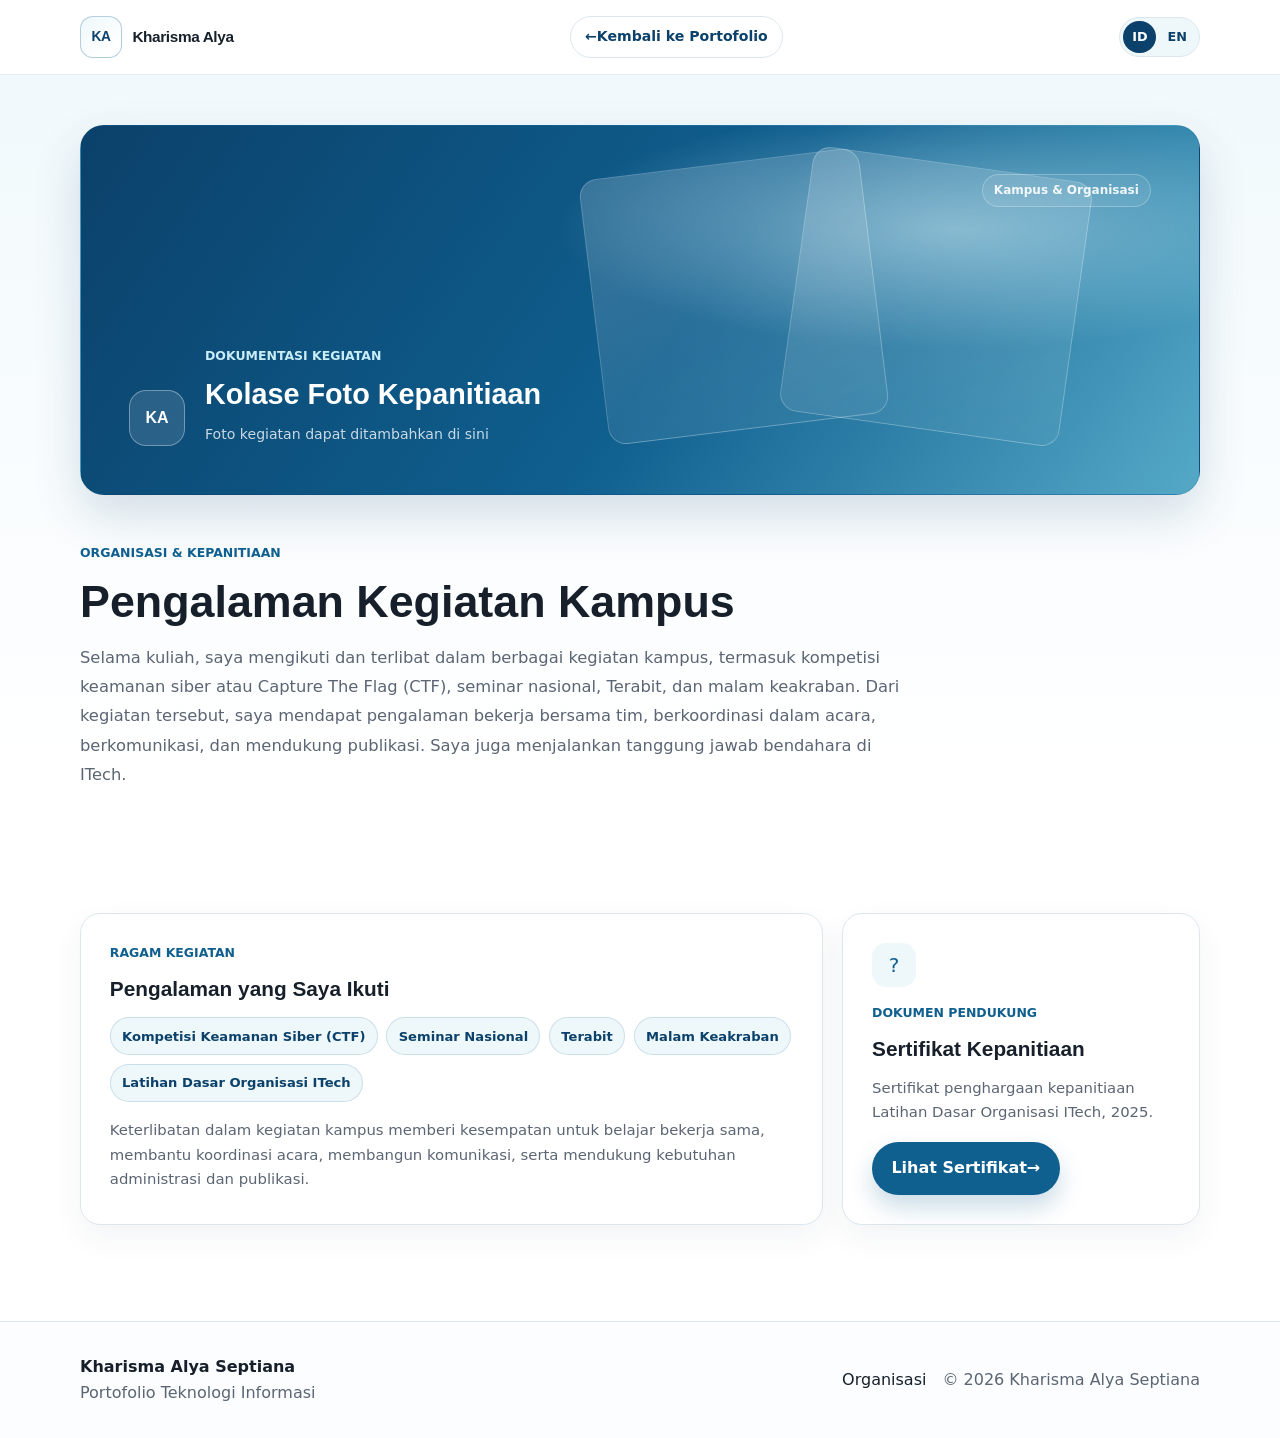
==== commit 2d7bfbb5: "Reduce portfolio typography scale" ====
--- a/committee.html
+++ b/committee.html
@@ -10,7 +10,7 @@
     <meta property="og:type" content="website" />
     <link rel="preconnect" href="https://fonts.googleapis.com" />
     <link rel="preconnect" href="https://fonts.gstatic.com" crossorigin />
-    <link rel="stylesheet" href="styles.css?v=committee-page-1" />
+    <link rel="stylesheet" href="styles.css?v=font-scale-2" />
   </head>
   <body>
     <a class="skip-link" href="#main">Lewati ke konten</a>
--- a/styles.css
+++ b/styles.css
@@ -92,24 +92,39 @@
   display: inline-flex;
   flex-shrink: 0;
   align-items: center;
-  gap: 0.75rem;
+  gap: 0.65rem;
   font-weight: 800;
+  color: var(--ink);
+  text-decoration: none;
 }
 
 .brand-mark {
-  display: block;
+  display: grid;
+  flex: 0 0 42px;
   width: 42px;
   height: 42px;
-  padding: 3px;
-  border: 1px solid var(--primary);
-  border-radius: 12px;
-  background: var(--white);
-  object-fit: contain;
+  place-items: center;
+  padding: 0;
+  border: 1px solid rgba(15, 95, 143, 0.3);
+  border-radius: 13px;
+  color: var(--primary-dark);
+  background: linear-gradient(145deg, #eef8fb, #ffffff 78%);
+  font-family: "Plus Jakarta Sans", sans-serif;
+  font-size: 0.86rem;
+  font-weight: 800;
+  letter-spacing: -0.04em;
+  line-height: 1;
 }
 
 .brand-name {
   position: relative;
   white-space: nowrap;
+  color: var(--ink);
+  font-family: "Plus Jakarta Sans", sans-serif;
+  font-size: 0.96rem;
+  font-weight: 800;
+  letter-spacing: -0.025em;
+  line-height: 1.15;
 }
 
 .nav-menu {
@@ -265,15 +280,15 @@
 
 h1 {
   max-width: 760px;
-  font-size: 4.8rem;
+  font-size: 3.8rem;
 }
 
 h2 {
-  font-size: 2.7rem;
+  font-size: 2.2rem;
 }
 
 h3 {
-  font-size: 1.25rem;
+  font-size: 1.12rem;
 }
 
 p {
@@ -284,7 +299,7 @@
   max-width: 620px;
   margin-top: 1.35rem;
   color: var(--muted);
-  font-size: 1.13rem;
+  font-size: 1.04rem;
 }
 
 .hero-actions {
@@ -1019,11 +1034,11 @@
   }
 
   h1 {
-    font-size: 3.1rem;
+    font-size: 2.75rem;
   }
 
   h2 {
-    font-size: 2.15rem;
+    font-size: 1.9rem;
   }
 
   .hero {
@@ -1287,7 +1302,7 @@
 }
 
 .committee-page-intro h1 {
-  font-size: clamp(2rem, 4.5vw, 3.2rem);
+  font-size: clamp(1.9rem, 4vw, 2.8rem);
 }
 
 .committee-page-intro > p:last-child {
@@ -1701,6 +1716,11 @@
   display: none;
 }
 
+.project-carousel[hidden],
+.committee-news[hidden] {
+  display: none !important;
+}
+
 .committee-detail-link {
   min-height: 36px;
   padding: 0.4rem 0.75rem;
@@ -1780,7 +1800,7 @@
 }
 
 .other-projects-hero h1 {
-  font-size: clamp(2.2rem, 5vw, 3.6rem);
+  font-size: clamp(2rem, 4.4vw, 3.1rem);
 }
 
 .other-projects-hero-inner > p:not(.eyebrow) {
@@ -1958,7 +1978,7 @@
 }
 
 .training-page-intro h1 {
-  font-size: clamp(2rem, 4.5vw, 3.2rem);
+  font-size: clamp(1.9rem, 4vw, 2.8rem);
 }
 
 .training-page-intro > p:not(.eyebrow) {
@@ -2490,11 +2510,11 @@
   }
 
   h1 {
-    font-size: 2.55rem;
+    font-size: 2.25rem;
   }
 
   h2 {
-    font-size: 1.9rem;
+    font-size: 1.65rem;
   }
 
   .portrait-caption {
